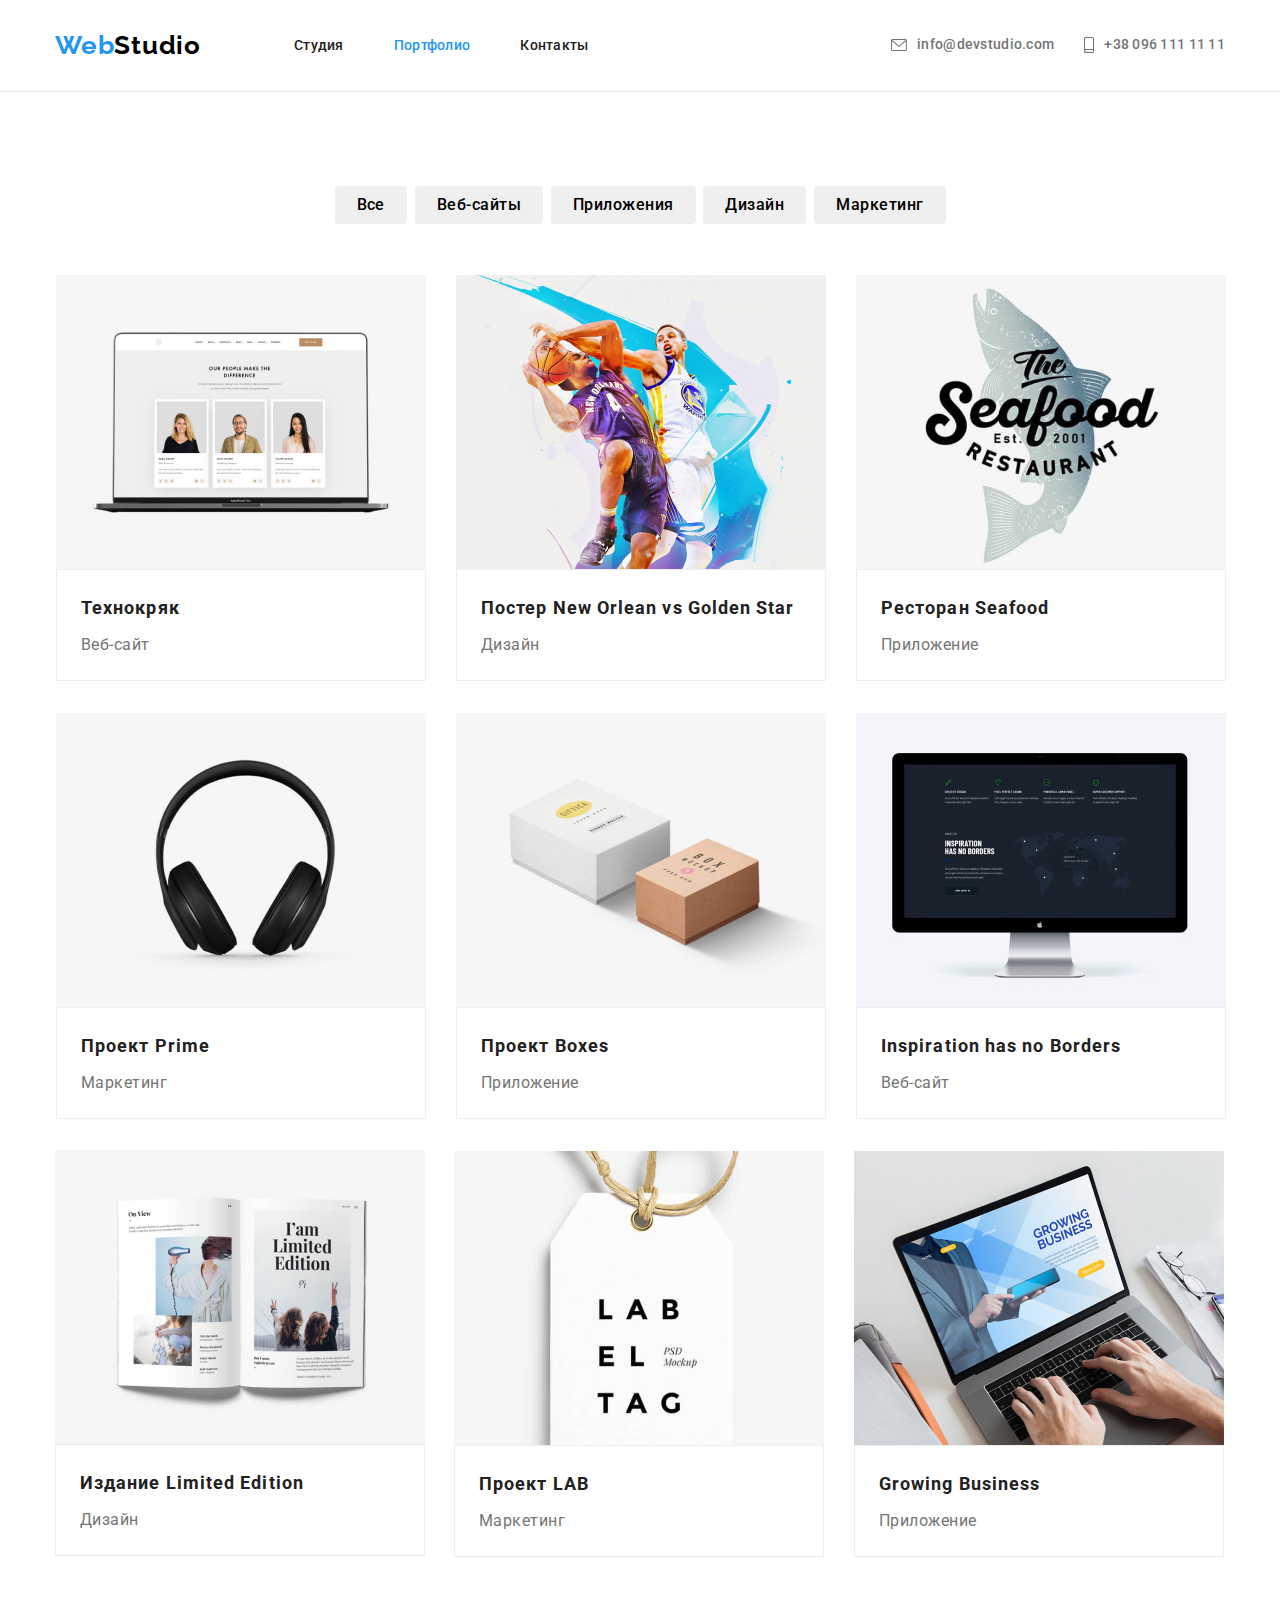
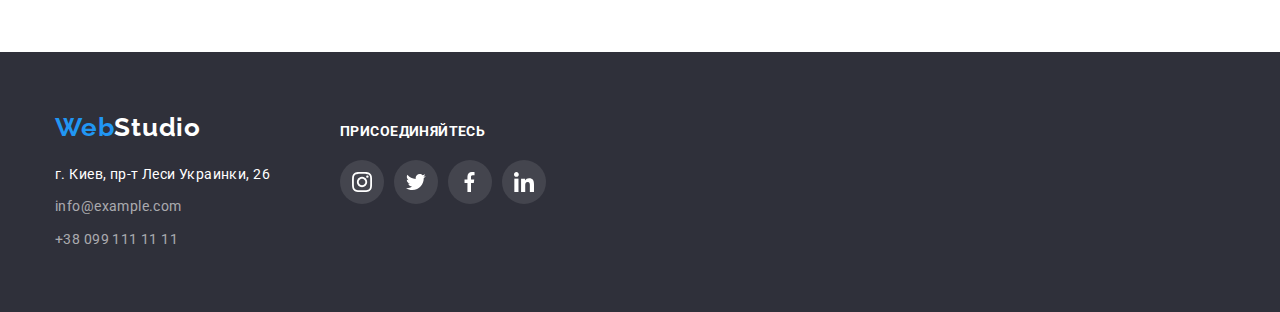
==== portfolio.html @ c45acf27 "1" ====
<!DOCTYPE html>
<html lang="ru">
<head>
    <meta charset="UTF-8">
    <meta name="viewport" content="width=device-width, initial-scale=1.0">
    <title>Portfolio</title>
    <link rel="preconnect" href="https://fonts.gstatic.com">
    <link href="https://fonts.googleapis.com/css2?family=Oleo+Script&family=Raleway:wght@700&family=Roboto:wght@400;500;700;900&display=swap" 
     rel="stylesheet">
     <link rel="stylesheet" href="https://cdnjs.cloudflare.com/ajax/libs/modern-normalize/1.0.0/modern-normalize.min.css">
    <link rel="stylesheet" href="./css/style.css" />
</head>
<body>
     <!--header-->
    <header class="header">
        <div class="container">
            <!--Навигация-->
        <nav class="navigation">
            <a class="logo" href="#"><span class="logo-accent">Web</span>Studio</a>
            <ul class="navigation-menu">
                <li class="navigation-menu-item">
                    <a class="navigation-menu-link" href="./index.html">Студия</a>
                </li>
                <li class="navigation-menu-item">
                    <a class="navigation-menu-link is-current" href="./portfolio.html">Портфолио</a>
                </li>
                <li class="navigation-menu-item">
                    <a class="navigation-menu-link" href="#">Контакты</a>
                </li>
            </ul>
            </nav>
           <!--Адресс-->
        <address class="contact">
            <a  class="contact-email" href="mailto:info@devstudio.com">
                <svg class="contact-icon" width="16px" height="12px">
                    <use href="imagens/sprite.svg#icon-envelope"></use>
                </svg>
                info@devstudio.com 
            </a>
            <a class="contact-phone" href="tell:+380961111111">
                <svg class="contact-icon" width="10px" height="16px">
                    <use href="imagens/sprite.svg#icon-smartphone"></use>
                </svg>
                +38 096 111 11 11
            </a>
        </address>
        
     </header>

     <!--Main-->
    <main class="main-footer"> 
        <div class="container">
            <h1 class="visually-hidden">Портфолио</h1>
            <!--Кнопки-->
                <ul class="buttons-list">
                    <li class="button-item"><button class="button-portfolio" type="button">Все</button></li>
                    <li class="button-item"><button class="button-portfolio" type="button">Веб-сайты</button></li>
                    <li class="button-item"><button class="button-portfolio" type="button">Приложения</button></li>
                    <li class="button-item"><button class="button-portfolio" type="button">Дизайн</button></li>
                    <li class="button-item"><button class="button-portfolio" type="button">Маркетинг</button></li>
                </ul>
            <!--Наши работы(список картинок)-->
            <ul class="work-examples-list">
                <li class="work-examples-item">
                    <a class="work-examples-link" href="">
                        <img class="work-examples-img" src="./imagens/portfolio/laptop1.jpg" alt="открытый ноутбук" width="370" height="294">
                        <div class="card-content">
                        <h2 class="work-examples-title">Технокряк</h2>
                        <p class="work-examples-text">Веб-сайт</p>
                        </div>
                    </a>
                    
                </li>
                <li class="work-examples-item">
                    <a class="work-examples-link" href="">
                        <img class="work-examples-img" src="./imagens/portfolio/bassketboll2.jpg" alt="два баскетболиста с мячом" width="370" height="294">
                        <div class="card-content">
                        <h2 class="work-examples-title">Постер New Orlean vs Golden Star</h2>
                        <p class="work-examples-text">Дизайн</p>
                       </div>
                    </a>
                    
                </li>
                <li class="work-examples-item">
                    <a class="work-examples-link" href="">
                        <img class="work-examples-img" src="./imagens/portfolio/seafood3.jpg" alt="логотип ресторана" width="370" height="294">
                        <div class="card-content">
                        <h2 class="work-examples-title">Ресторан Seafood</h2>
                        <p class="work-examples-text">Приложение</p>
                        </div>
                    </a>
                    
                </li>
                <li class="work-examples-item">
                    <a class="work-examples-link" href="">
                        <img class="work-examples-img" src="./imagens/portfolio/headphone4.jpg" alt="наушники" width="370" height="294">
                        <div class="card-content">
                        <h2 class="work-examples-title">Проект Prime</h2>
                        <p class="work-examples-text">Маркетинг</p>
                        </div>
                    </a>
                    
                </li>
                <li class="work-examples-item">
                    <a class="work-examples-link" href="">
                        <img class="work-examples-img" src="./imagens/portfolio/boxes5.jpg" alt="две коробки" width="370" height="294">
                        <div class="card-content">
                        <h2 class="work-examples-title">Проект Boxes</h2>
                        <p class="work-examples-text">Приложение</p>
                        </div>
                    </a>
                    
                </li>
                <li class="work-examples-item">
                    <a class="work-examples-link" href="">
                        <img class="work-examples-img" src="./imagens/portfolio/comp6.jpg" alt="экран компьютера" width="370" height="294">
                        <div class="card-content">
                        <h2 class="work-examples-title" lang="en">Inspiration has no Borders</h2>
                        <p class="work-examples-text">Веб-сайт</p>
                        </div>
                    </a>
                    
                </li>
                <li class="work-examples-item">
                    <a href="">
                        <img class="work-examples-img" src="./imagens/portfolio/book7.jpg" alt="открытая книга" width="370" height="294">
                        <div class="card-content">
                        <h2 class="work-examples-title">Издание Limited Edition</h2>
                        <p class="work-examples-text">Дизайн</p>
                        </div>
                    </a>
                    
                </li>
                <li class="work-examples-item">
                    <a class="work-examples-link" href="">
                        <img class="work-examples-img" src="./imagens/portfolio/labeltag8.jpg" alt="значок" width="370" height="294"> 
                        <div class="card-content">
                        <h2 class="work-examples-title">Проект LAB</h2>
                        <p class="work-examples-text">Маркетинг</p>
                        </div>
                    </a>
                    
                </li>
                <li class="work-examples-item">
                    <a class="work-examples-link" href="">
                        <img class="work-examples-img" src="./imagens/portfolio/laptop9.jpg" alt="печатает на клавиатуре ноутбука" width="370" height="294">
                        <div class="card-content">
                        <h2 class="work-examples-title" lang="en">Growing Business</h2>
                        <p class="work-examples-text">Приложение</p>
                        </div>
                    </a>
                    
                </li>
            </ul>
        </div>
       
    </main>

 <!--Подвал-->
 <footer class="footer">
    <div class="container">
      <div class="footer-adress-container">
          <a class="logo-footer" href="#"><span class="logo-accent">Web</span>Studio</a>
      <address class="footer-contact">
              <p class="address">г. Киев, пр-т Леси Украинки, 26</p>
          <ul>
              <li class="footer-contact-item"><a class="footer-contact-email" href="mailto:info@example.com">info@example.com</a></li>
              <li class="footer-contact-item"><a class="footer-contact-phone" href="tell:+380991111111">+38 099 111 11 11</a></li>
          </ul>
      </address>
      </div>
      
    
 <div class="footer-social-links">
  <p class="slogan">присоединяйтесь</p>
  <ul class="social-list-links">
      <li class="social-item">
          <a class="social-link" href="">
           <svg class="social-icon" width="20px" height="20px">
               <use href="imagens/sprite.svg#icon-instagram"></use>
            </svg>
          </a>
       </li>
      <li class="social-item">
          <a class="social-link" href="">
          <svg class="social-icon" width="20px" height="20px">
            <use href="imagens/sprite.svg#icon-twitter"></use>
          </svg>
         </a>
       </li>
      <li class="social-item">
          <a class="social-link" href="">
          <svg class="social-icon" width="20px" height="20px">
            <use href="imagens/sprite.svg#icon-facebook"></use>
          </svg>
         </a>
       </li>
      <li class="social-item">
          <a class="social-link" href="">
          <svg class="social-icon" width="20px" height="20px">
            <use href="imagens/sprite.svg#icon-linkedin"></use>
           </svg>
          </a>
       </li>
  </ul>
 </div>

    </div>
          

  </footer>

</body>
</html>
---- css/style.css ----
:root{
  --main-font: "Roboto" , sans-serif;
  --secondary-font: "Raleway", sans-serif ;
  --accent-color: #212121;
  --secondary-color:#757575;
}


body{
  font-family: var(--main-font);
  color: var(--accent-color);
}

h1,
h2,
h3,
h4,
h5,
h6,
p{
  margin: 0;
}

ul{
  list-style: none;
  margin: 0;
  padding: 0;
}

img{
  display: block;
}

a{
  text-decoration: none;
}

.container{
  width: 1200px;
  margin-left: auto;
  margin-right: auto;
  padding-left: 15px;
  padding-right: 15px;
}

 /* =======================COMPONENTS=========================*/
  .visually-hidden {
    position: absolute;
    width: 1px;
    height: 1px;
    margin: -1px;
    border: 0;
    padding: 0;
    
    white-space: nowrap;
    clip-path: inset(100%);
    clip: rect(0 0 0 0);
    overflow: hidden;
  }
  
.logo-accent{
    color: #2196F3;
  }

  .navigation-menu-link.is-current{
    color: #2196F3;
  }
  /* =====================END COMPONENTS======================*/

   /* =======================HEADER=========================*/

    .header{
      padding-top: 30px;
      padding-bottom: 30px;
      border-bottom-width: 1px;
      border-bottom-style: solid;
      border-bottom-color:  #ececec;;
    }

    .header>.container{
      display: flex;
      align-items: center;
    }

    .navigation{
      display: flex;
      align-items: center;
    }

    .navigation-menu{
      display: flex;
      align-items: center; 
    }

    .header .logo{
      margin-right: 93px;
    }

    .header .contact{
      margin-left: auto;
      display: flex;
      align-items: center;
      
    }
    .header .contact-email{
      margin-right: 30px;
    }

   .logo{   
    font-family: var(--secondary-font);
    font-weight: bold;
    font-size: 26px;
    line-height: 1.19;
    letter-spacing: 0.03em;
    color:#000000;
    text-decoration: none;
  }

  .navigation-menu-item:not(:last-child){
    margin-right: 50px;
  }

.navigation-menu-link{
   font-size: 14px;
   font-weight: 500;
   line-height: 1.14;
   letter-spacing: 0.02em;
   text-align: left;
   color: var(--accent-color);
   text-decoration: none;
}

.navigation-menu-link:hover,
.navigation-menu-link:focus,
.contact-email:hover,
.contact-email:focus,
.contact-phone:hover,
.contact-phone:focus{
  color:  #2196F3;
}

.contact-phone,
.contact-email{
   font-style: normal;
   font-family: var(--main-font);
   font-size: 14px;
   font-weight: 500;
   line-height: 1.14;
   letter-spacing: 0.02em;
   text-align: left;
   color: var(--secondary-color);
   text-decoration: none;

   display: flex;
   align-items: center;

  }

  .contact-icon{
    margin-right: 10px;
    fill: currentColor;
    
  }

   /* =====================END HEADER======================*/

   /* ========================HERO==========================*/
.hero{
    padding-top: 200px;
    padding-bottom: 200px;
    background-color: #2F303A;
    background-image: linear-gradient(
      rgba(47, 48, 58, 0.4),
      rgba(47, 48, 58, 0.4)
      ), 
    url(../imagens/hero/hero.jpg);
    background-repeat: no-repeat;
    background-size: cover;
  }

.title{
   font-family:var(--main-font);
   font-weight: 900px;
   font-size: 44px;
   line-height: 1.36;
   text-align: center;
   letter-spacing: 0.06em;
   text-transform: uppercase;
   color: #FFFFFF;

   margin-right: auto;
   margin-left: auto;
   width: 696px;
   margin-bottom: 30px;
  } 

.button{
  font-family: var(--main-font);
   font-weight: bold;
   font-size: 16px;
   line-height: 1.87;
   text-align: center;
   letter-spacing: 0.06em;
   color: #FFFFFF;
   background-color:#2196F3 ;

   min-width: 200px;
   padding-top: 10px;
   padding-bottom: 10px;
   display:block;
   margin: 0 auto;
   border: none;
   outline: none;
   cursor: pointer;
   border-radius: 4px;
  }
/* =======================END HERO======================*/

 /* ========================MAIN=======================*/
/*=== ПРЕИМУЩЕСТВА ===*/
 .section-advantages{
  padding-top: 94px;
  padding-bottom: 94px;
}
.section-advantages-list{
  display: flex;
  align-items: center;
  justify-content: space-between;
}

.section-advantages-item{
  width: 270px;
}


.subtitle{
  font-weight: bold;
  font-size: 36px;
  line-height: 1.17;
  text-align: center;
  letter-spacing: 0.03em;

  margin-bottom: 50px;
}

.section-advantages-title{
  font-weight: bold;
  font-size: 14px;
  line-height: 1.14;
  letter-spacing: 0.03em;
  text-transform: uppercase;

  margin-bottom: 10px;
}

.section-advantages-text{
  font-weight: normal;
  font-size: 14px;
  line-height: 1.71;
  letter-spacing: 0.03em;
  color: var(--secondary-color);  
}

.advantages-container{
  display: flex;
  justify-content: center;
  align-items: center;
  background-color: #F5F4FA;
  margin-bottom: 30px;
}
/*======= О НАС =======*/
.section-adout{
  padding-bottom: 94px;
}

.section-adout-list{
  display: flex;
  justify-content: space-between;
}
/* =====СОТРУДНИКИ===== */
.section-workers{
  background-color: #F5F4FA;
  padding-top: 94px;
  padding-bottom: 94px;
}

.section-workers-list{
  display: flex;
  justify-content: space-between;
}

.section-workers-title{
  font-weight: 500;
  font-size: 16px;
  line-height: 1.19;
  text-align: center;
  letter-spacing: 0.03em;

  margin-bottom: 10px;
}

.section-workers-text{
  font-weight: normal;
  font-size: 16px;
  line-height: 1.19;
  text-align: center;
  letter-spacing: 0.03em;
  color: var(--secondary-color);
  margin-bottom: 16px;
  
}

.social-list-links{
  display: flex;
  justify-content: center;
}

.social-item:not(:last-child){
  margin-right: 10px;
}

.social-link{
  display: flex;
  justify-content: center;
  align-items: center;
  width: 44px;
  height: 44px;
  color: #afb1b8;
  border-radius: 50%;
}

/* .social-link:hover .social-icon,
.social-link:focus .social-icon{
  fill:#FFFFFF;
} */

.social-link:hover,
.social-link:focus{
  color:#FFFFFF;
  background-color: #2196F3;
}

.social-icon{
  fill: currentColor;
}

.worker-card{
  border-radius: 0px 0px 4px 4px;
  box-shadow: 0px 1px 3px rgba(0, 0, 0, 0.12), 0px 1px 1px rgba(0, 0, 0, 0.14), 0px 2px 1px rgba(0, 0, 0, 0.2);
  padding-top: 30px;
  padding-bottom: 30px;
  background-color: #FFFFFF;

}

/*==== Постоянные клиенты=====  */
.clients{
  padding-top: 94px;
  padding-bottom: 94px;
}

.clients-list{
  display: flex;
}

.clients-link{
  justify-content: center;
  align-items: center;
  display: flex;
  width: 170px;
  height: 90px;
  border: 1px solid #AFB1B8;
  border-radius: 4px;
  color: #AFB1B8 ;
}

.clients-link:hover,
.clients-link:focus{
  border: 1px solid #2196F3;
  color:#2196F3
}  

.clients-icon{
  fill: currentColor;
}

.clients-item:not(:last-child){
  margin-right: 30px;
}

/* ========================END MAIN========================*/

/* ==========================FOOTER=======================*/
.footer{
  background-color: #2F303A;
  padding-top: 60px;
  padding-bottom: 60px;
}

.footer > .container{
  display: flex;
  align-items: baseline;
}

.footer-adress-container{
  margin-right: 70px;
}


.address{
  font-style: normal;
  font-weight: normal;
  font-size: 14px;
  line-height: 1.71;
  letter-spacing: 0.03em;
  color: #FFFFFF;

  display: block;
  margin-bottom: 9px;
}

.footer-contact-email{
  display: block;
  margin-bottom: 9px;
}

.footer-contact-phone,
.footer-contact-email{
  font-style: normal;
  font-weight: normal;
  font-size: 14px;
  line-height: 1.71;
  letter-spacing: 0.03em;
  color: rgba(255, 255, 255, 0.6);
  text-decoration: none;
}

.logo-footer{
  font-family: var(--secondary-font);
  font-weight: bold;
  font-size: 26px;
  line-height: 1.19;
  letter-spacing: 0.03em;
  color:#FFFFFF;
  text-decoration: none;

  display: block;
  margin-bottom: 20px;
}

.slogan{
  font-family: var(--main-font);
font-weight: bold;
font-size: 14px;
line-height: 1.14;
letter-spacing: 0.03em;
text-transform: uppercase;
color: #FFFFFF;
margin-bottom: 20px;
}

.footer .social-link{
  background-color: rgba(255, 255, 255, 0.1);
  color: #FFFFFF;
}

.footer .social-link:hover,
.footer .social-link:focus{
  background-color: #2196F3;
}
/* ========================END FOOTER======================*/
/* ======================PORTFOLIO MAIN====================*/
.main-footer{
  padding-top: 94px;
  padding-bottom: 94px;
}

.button-portfolio:hover,
.button-portfolio:focus{
  background-color: #2196F3;
  color: #FFFFFF;
}
 .buttons-list{
   display: flex;
   align-items: center;
   justify-content: space-between;
   width: 611px;
   margin-left: auto;
   margin-right: auto;
   margin-bottom: 50px;
 }

.button-portfolio{
  font-family: var(--main-font);
  font-weight: 500;
  font-size: 16px;
  line-height: 1.62;
  text-align: center;
  letter-spacing: 0.03em;
  text-decoration: none;

  display: block;
  padding-top: 6px;
  padding-bottom: 6px;
  padding-left: 22px;
  padding-right: 22px; 
  border: none;
  border-radius: 4px;
  overflow: hidden;
  cursor: pointer;
}

.work-examples-list{
  display: flex;
  flex-wrap: wrap;
  justify-content: space-between;
}



.work-examples-item:nth-child(-n+6){
  margin-bottom: 30px;
  width: 370px;
}


.card-content{
border: 1px solid #EEEEEE;
box-sizing: border-box;
width: 370px;
padding: 20px 24px;
}

.work-examples-title{
  font-weight: bold;
  font-size: 18px;
  line-height: 2;
  letter-spacing: 0.06em;
  margin-bottom: 4px;
  color: var(--accent-color);
}

.work-examples-text{
 font-weight: normal;
 font-size: 16px;
 line-height: 1.87;
 letter-spacing: 0.03em;
 color:var(--secondary-color);
}

.work-examples-link{
  display: block;
  border: 1px solid transparent;
}


.work-examples-link:hover,
.work-examples-link:focus{

  border: 1px solid #EEEEEE;
  box-shadow: 0px 1px 1px rgba(0, 0, 0, 0.12), 
              0px 4px 4px rgba(0, 0, 0, 0.06), 
               1px 4px 6px rgba(0, 0, 0, 0.16);
}

/* ========================END PORTFOLIO===================*/
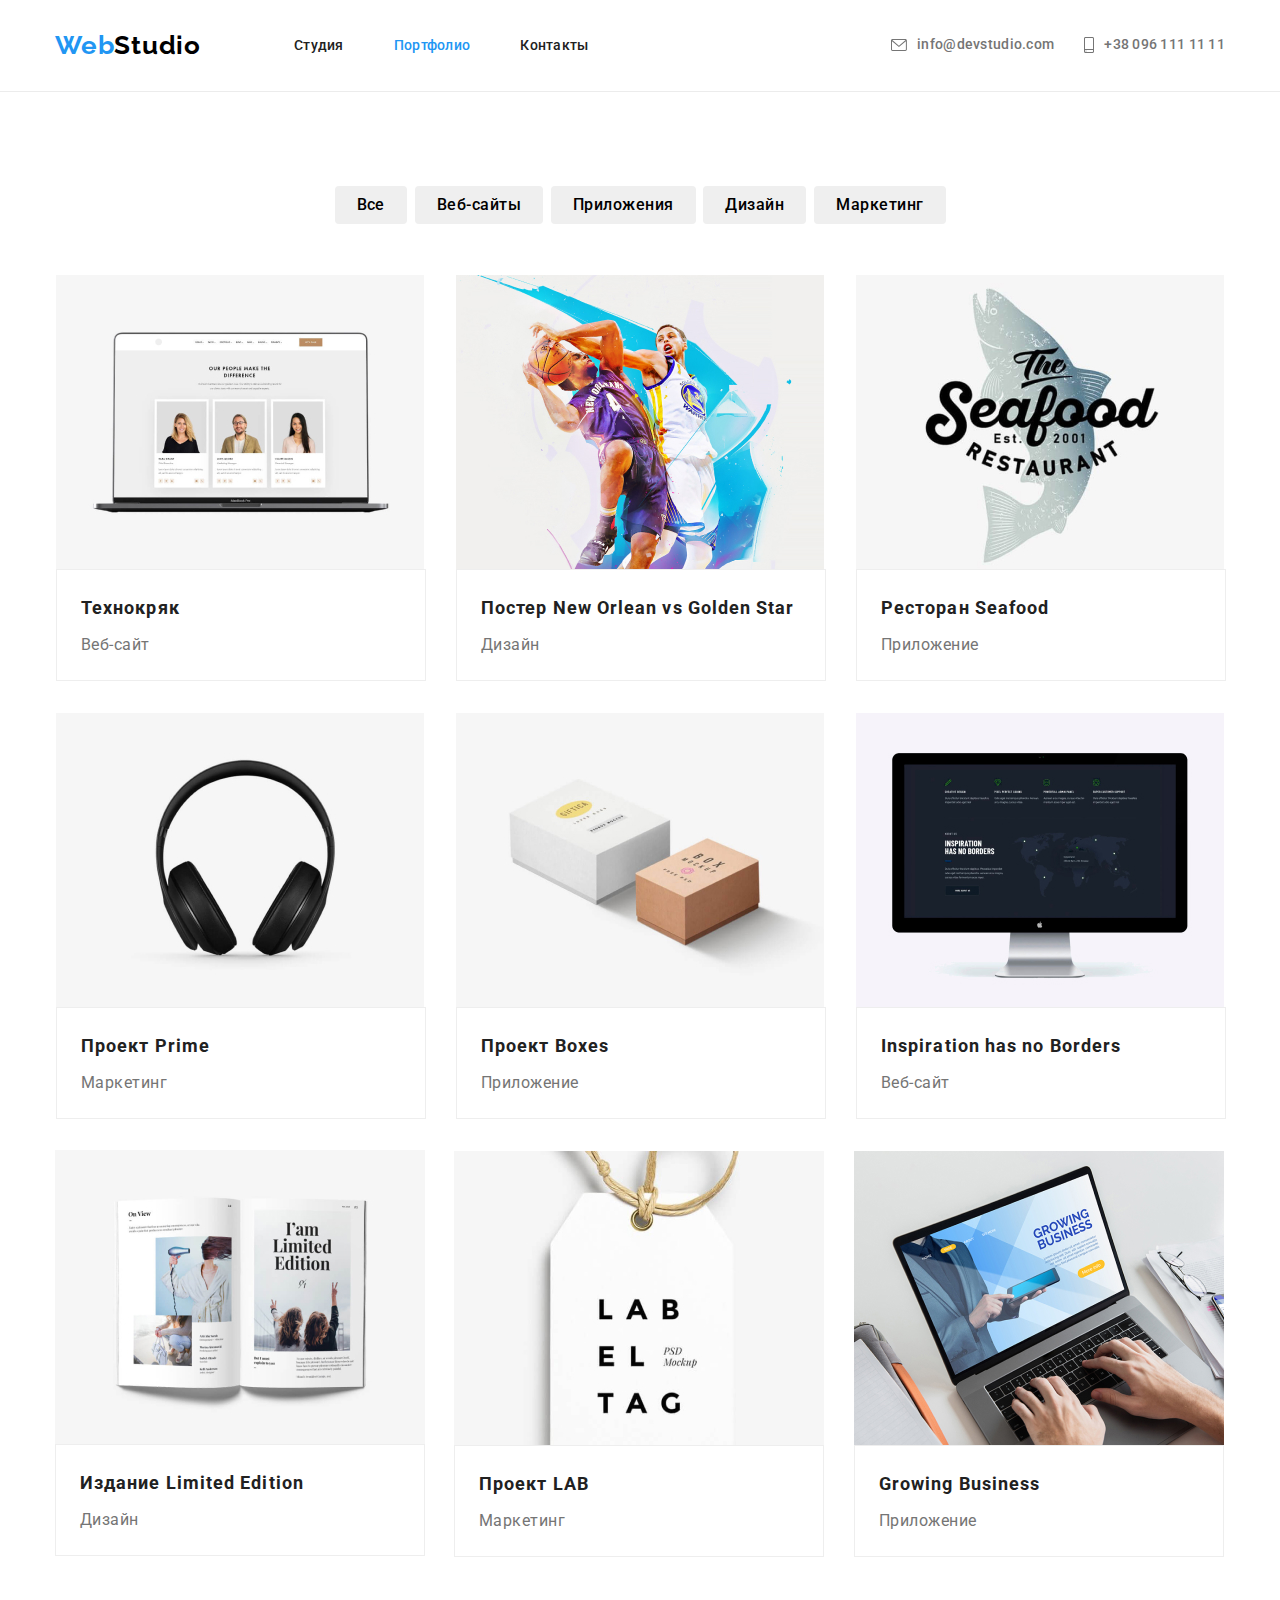
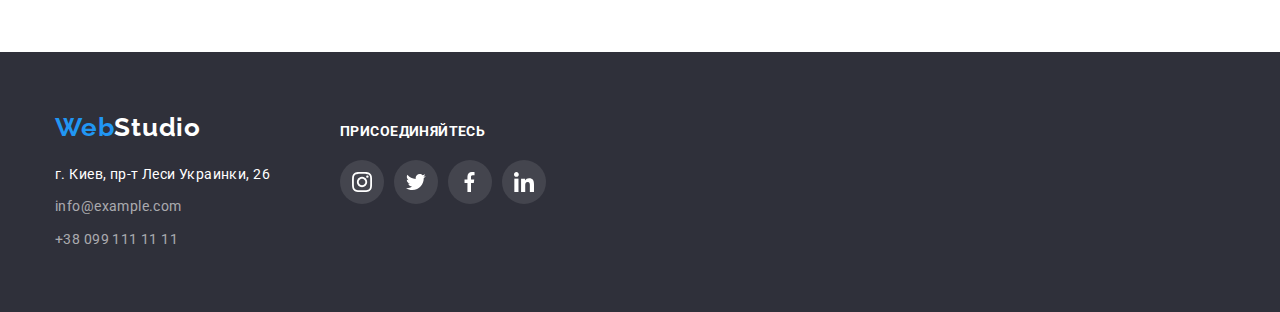
==== commit b76d8e27: "Cards" ====
--- a/portfolio.html
+++ b/portfolio.html
@@ -63,7 +63,10 @@
             <ul class="work-examples-list">
                 <li class="work-examples-item">
                     <a class="work-examples-link" href="">
-                        <img class="work-examples-img" src="./imagens/portfolio/laptop1.jpg" alt="открытый ноутбук" width="370" height="294">
+                        <div class="overlay-wrapper">
+                            <img class="work-examples-img" src="./imagens/portfolio/laptop1.jpg" alt="открытый ноутбук" width="370" height="294">
+                            <p class="overlay">Технокряк это современная площадка распространения коронавируса. Компании используют эту платформу для цифрового шпионажа и атак на защищённые сервера конкурентов.</p>
+                        </div>
                         <div class="card-content">
                         <h2 class="work-examples-title">Технокряк</h2>
                         <p class="work-examples-text">Веб-сайт</p>
@@ -73,7 +76,10 @@
                 </li>
                 <li class="work-examples-item">
                     <a class="work-examples-link" href="">
-                        <img class="work-examples-img" src="./imagens/portfolio/bassketboll2.jpg" alt="два баскетболиста с мячом" width="370" height="294">
+                        <div class="overlay-wrapper">
+                            <img class="work-examples-img" src="./imagens/portfolio/bassketboll2.jpg" alt="два баскетболиста с мячом" width="370" height="294">
+                            <p class="overlay">Технокряк это современная площадка распространения коронавируса. Компании используют эту платформу для цифрового шпионажа и атак на защищённые сервера конкурентов.</p>
+                        </div>
                         <div class="card-content">
                         <h2 class="work-examples-title">Постер New Orlean vs Golden Star</h2>
                         <p class="work-examples-text">Дизайн</p>
@@ -83,7 +89,10 @@
                 </li>
                 <li class="work-examples-item">
                     <a class="work-examples-link" href="">
-                        <img class="work-examples-img" src="./imagens/portfolio/seafood3.jpg" alt="логотип ресторана" width="370" height="294">
+                        <div class="overlay-wrapper">
+                            <img class="work-examples-img" src="./imagens/portfolio/seafood3.jpg" alt="логотип ресторана" width="370" height="294">
+                            <p class="overlay">Технокряк это современная площадка распространения коронавируса. Компании используют эту платформу для цифрового шпионажа и атак на защищённые сервера конкурентов.</p>
+                        </div>
                         <div class="card-content">
                         <h2 class="work-examples-title">Ресторан Seafood</h2>
                         <p class="work-examples-text">Приложение</p>
@@ -93,7 +102,10 @@
                 </li>
                 <li class="work-examples-item">
                     <a class="work-examples-link" href="">
-                        <img class="work-examples-img" src="./imagens/portfolio/headphone4.jpg" alt="наушники" width="370" height="294">
+                        <div class="overlay-wrapper">
+                            <img class="work-examples-img" src="./imagens/portfolio/headphone4.jpg" alt="наушники" width="370" height="294">
+                            <p class="overlay">Технокряк это современная площадка распространения коронавируса. Компании используют эту платформу для цифрового шпионажа и атак на защищённые сервера конкурентов.</p>
+                        </div>
                         <div class="card-content">
                         <h2 class="work-examples-title">Проект Prime</h2>
                         <p class="work-examples-text">Маркетинг</p>
@@ -103,7 +115,10 @@
                 </li>
                 <li class="work-examples-item">
                     <a class="work-examples-link" href="">
-                        <img class="work-examples-img" src="./imagens/portfolio/boxes5.jpg" alt="две коробки" width="370" height="294">
+                        <div class="overlay-wrapper">
+                            <img class="work-examples-img" src="./imagens/portfolio/boxes5.jpg" alt="две коробки" width="370" height="294">
+                            <p class="overlay">Технокряк это современная площадка распространения коронавируса. Компании используют эту платформу для цифрового шпионажа и атак на защищённые сервера конкурентов.</p>
+                        </div>
                         <div class="card-content">
                         <h2 class="work-examples-title">Проект Boxes</h2>
                         <p class="work-examples-text">Приложение</p>
@@ -113,7 +128,10 @@
                 </li>
                 <li class="work-examples-item">
                     <a class="work-examples-link" href="">
-                        <img class="work-examples-img" src="./imagens/portfolio/comp6.jpg" alt="экран компьютера" width="370" height="294">
+                        <div class="overlay-wrapper">
+                            <img class="work-examples-img" src="./imagens/portfolio/comp6.jpg" alt="экран компьютера" width="370" height="294">
+                            <p class="overlay">Технокряк это современная площадка распространения коронавируса. Компании используют эту платформу для цифрового шпионажа и атак на защищённые сервера конкурентов.</p>
+                        </div>
                         <div class="card-content">
                         <h2 class="work-examples-title" lang="en">Inspiration has no Borders</h2>
                         <p class="work-examples-text">Веб-сайт</p>
@@ -123,7 +141,10 @@
                 </li>
                 <li class="work-examples-item">
                     <a href="">
-                        <img class="work-examples-img" src="./imagens/portfolio/book7.jpg" alt="открытая книга" width="370" height="294">
+                        <div class="overlay-wrapper">
+                            <img class="work-examples-img" src="./imagens/portfolio/book7.jpg" alt="открытая книга" width="370" height="294">
+                            <p class="overlay">Технокряк это современная площадка распространения коронавируса. Компании используют эту платформу для цифрового шпионажа и атак на защищённые сервера конкурентов.</p>
+                        </div>
                         <div class="card-content">
                         <h2 class="work-examples-title">Издание Limited Edition</h2>
                         <p class="work-examples-text">Дизайн</p>
@@ -133,7 +154,10 @@
                 </li>
                 <li class="work-examples-item">
                     <a class="work-examples-link" href="">
-                        <img class="work-examples-img" src="./imagens/portfolio/labeltag8.jpg" alt="значок" width="370" height="294"> 
+                        <div class="overlay-wrapper">
+                            <img class="work-examples-img" src="./imagens/portfolio/labeltag8.jpg" alt="значок" width="370" height="294">
+                            <p class="overlay">Технокряк это современная площадка распространения коронавируса. Компании используют эту платформу для цифрового шпионажа и атак на защищённые сервера конкурентов.</p>
+                        </div>
                         <div class="card-content">
                         <h2 class="work-examples-title">Проект LAB</h2>
                         <p class="work-examples-text">Маркетинг</p>
@@ -143,7 +167,10 @@
                 </li>
                 <li class="work-examples-item">
                     <a class="work-examples-link" href="">
-                        <img class="work-examples-img" src="./imagens/portfolio/laptop9.jpg" alt="печатает на клавиатуре ноутбука" width="370" height="294">
+                        <div class="overlay-wrapper">
+                            <img class="work-examples-img" src="./imagens/portfolio/laptop9.jpg" alt="печатает на клавиатуре ноутбука" width="370" height="294">
+                            <p class="overlay">Технокряк это современная площадка распространения коронавируса. Компании используют эту платформу для цифрового шпионажа и атак на защищённые сервера конкурентов.</p>
+                        </div>
                         <div class="card-content">
                         <h2 class="work-examples-title" lang="en">Growing Business</h2>
                         <p class="work-examples-text">Приложение</p>
--- a/css/style.css
+++ b/css/style.css
@@ -556,11 +556,43 @@
 
 .work-examples-link:hover,
 .work-examples-link:focus{
-
+  
   border: 1px solid #EEEEEE;
   box-shadow: 0px 1px 1px rgba(0, 0, 0, 0.12), 
               0px 4px 4px rgba(0, 0, 0, 0.06), 
                1px 4px 6px rgba(0, 0, 0, 0.16);
-}
-
+
+  
+}
+/*== Overlay== */
+.overlay{
+  font-family: var(--main-font);
+  font-weight: normal;
+  font-size: 18px;
+  line-height: 1.56;
+  letter-spacing: 0.03em;
+
+  background-color: rgba(33, 150, 243, 0.9);
+  color: #FFFFFF;
+  padding:63px 24px ;
+  position: absolute;
+  top: 0;
+  left: 0;
+  width: 100%;
+  height: 100%;
+
+  transform: translateY(100%);
+  transition: 250ms cubic-bezier(0.4, 0, 0.2, 1);
+}
+
+
+.overlay-wrapper{
+  position: relative;
+  overflow: hidden;
+}
+
+.work-examples-item:hover .overlay{
+  transform: translateY(0%);
+}
+/*== END Overlay== */
 /* ========================END PORTFOLIO===================*/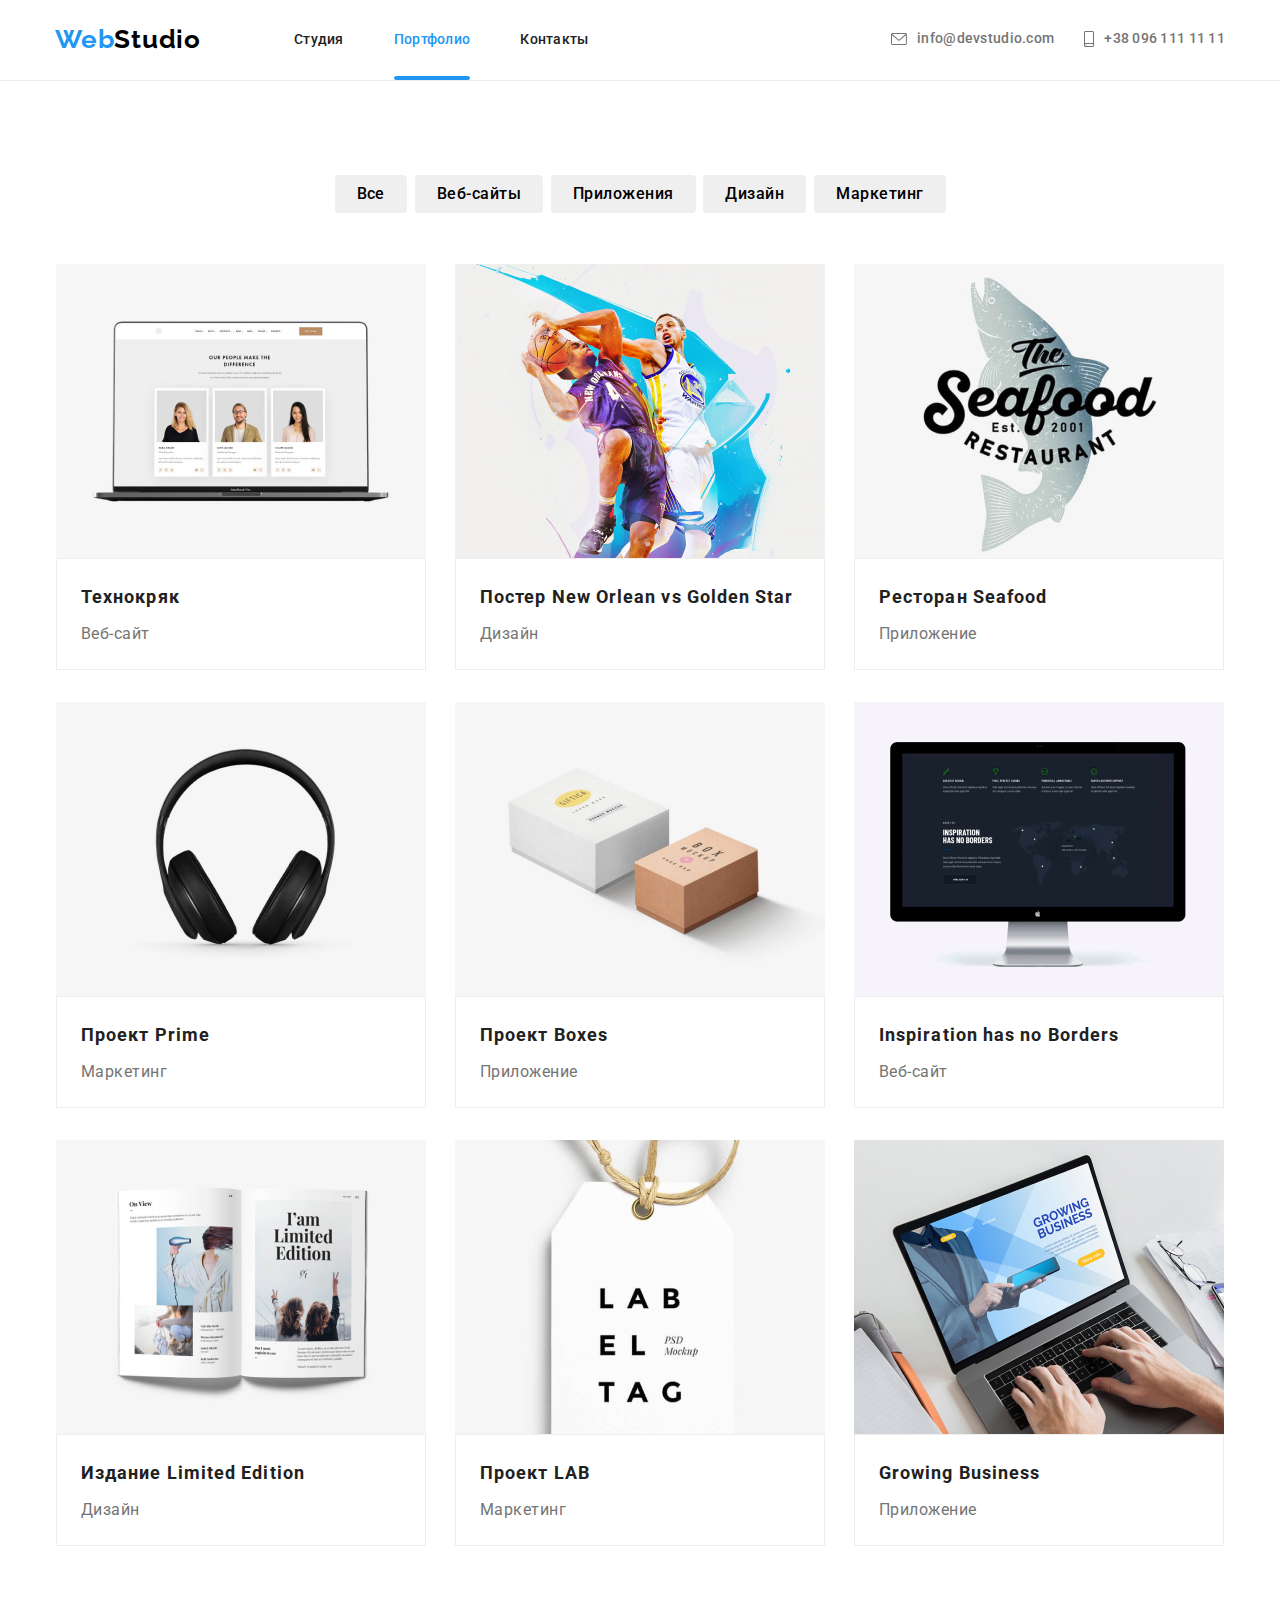
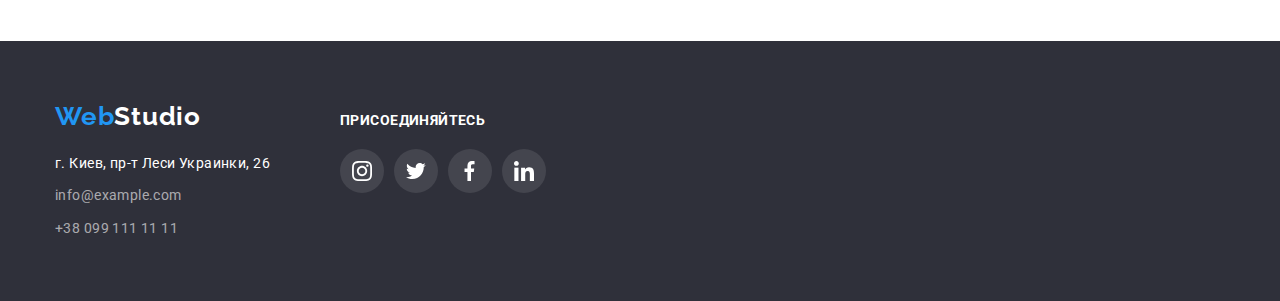
==== commit 7a643e1c: "2" ====
--- a/portfolio.html
+++ b/portfolio.html
@@ -140,7 +140,7 @@
                     
                 </li>
                 <li class="work-examples-item">
-                    <a href="">
+                    <a class="work-examples-link" href="">
                         <div class="overlay-wrapper">
                             <img class="work-examples-img" src="./imagens/portfolio/book7.jpg" alt="открытая книга" width="370" height="294">
                             <p class="overlay">Технокряк это современная площадка распространения коронавируса. Компании используют эту платформу для цифрового шпионажа и атак на защищённые сервера конкурентов.</p>
--- a/css/style.css
+++ b/css/style.css
@@ -70,8 +70,8 @@
    /* =======================HEADER=========================*/
 
     .header{
-      padding-top: 30px;
-      padding-bottom: 30px;
+      padding-top: 24px;
+      padding-bottom: 25px;
       border-bottom-width: 1px;
       border-bottom-style: solid;
       border-bottom-color:  #ececec;;
@@ -128,6 +128,11 @@
    text-align: left;
    color: var(--accent-color);
    text-decoration: none;
+
+   position: relative;
+   padding-bottom: 32px;
+   padding-top: 32px;
+   transition: color 250ms cubic-bezier(0.4, 0, 0.2, 1);
 }
 
 .navigation-menu-link:hover,
@@ -153,6 +158,7 @@
 
    display: flex;
    align-items: center;
+   transition: color 250ms cubic-bezier(0.4, 0, 0.2, 1);
 
   }
 
@@ -161,6 +167,22 @@
     fill: currentColor;
     
   }
+
+  .is-current::after{
+    display: inline-block;
+    content: "";
+    background: #2196F3;
+    border-radius: 2px;
+    height: 4px;
+    width: 100%;
+
+    position: absolute;
+    bottom: -1px;
+    left: 0;
+  }
+  
+
+
 
    /* =====================END HEADER======================*/
 
@@ -194,7 +216,7 @@
    margin-bottom: 30px;
   } 
 
-.button{
+.button-hero{
   font-family: var(--main-font);
    font-weight: bold;
    font-size: 16px;
@@ -268,7 +290,7 @@
   background-color: #F5F4FA;
   margin-bottom: 30px;
 }
-/*======= О НАС =======*/
+/*======= Чем мы занимаемся =======*/
 .section-adout{
   padding-bottom: 94px;
 }
@@ -277,6 +299,34 @@
   display: flex;
   justify-content: space-between;
 }
+
+/* Текст на картинке */
+.section-adout-text{
+  font-family:var(--main-font);
+  font-weight: bold;
+  font-size: 14px;
+  line-height: 1.14px;
+  text-align: center;
+  letter-spacing: 0.03em;
+  text-transform: uppercase;
+  color: #FFFFFF;
+  padding-top: 27px;
+  padding-bottom: 27px;
+}
+
+.section-about-container{
+  background: rgba(47, 48, 58, 0.8);
+  width: 100%;
+  bottom: 0;
+  left: 0;
+
+  position: absolute;
+}
+
+.section-about-item{
+  position: relative;
+}
+
 /* =====СОТРУДНИКИ===== */
 .section-workers{
   background-color: #F5F4FA;
@@ -327,12 +377,11 @@
   height: 44px;
   color: #afb1b8;
   border-radius: 50%;
-}
-
-/* .social-link:hover .social-icon,
-.social-link:focus .social-icon{
-  fill:#FFFFFF;
-} */
+
+  transition: color 250ms cubic-bezier(0.4, 0, 0.2, 1);
+}
+
+
 
 .social-link:hover,
 .social-link:focus{
@@ -372,6 +421,8 @@
   border: 1px solid #AFB1B8;
   border-radius: 4px;
   color: #AFB1B8 ;
+
+  transition: color 250ms cubic-bezier(0.4, 0, 0.2, 1);
 }
 
 .clients-link:hover,
@@ -387,6 +438,8 @@
 .clients-item:not(:last-child){
   margin-right: 30px;
 }
+
+
 
 /* ========================END MAIN========================*/
 
@@ -462,6 +515,8 @@
 .footer .social-link{
   background-color: rgba(255, 255, 255, 0.1);
   color: #FFFFFF;
+
+  transition: color 250ms cubic-bezier(0.4, 0, 0.2, 1);
 }
 
 .footer .social-link:hover,
@@ -508,6 +563,8 @@
   border-radius: 4px;
   overflow: hidden;
   cursor: pointer;
+
+  transition: color 250ms cubic-bezier(0.4, 0, 0.2, 1);
 }
 
 .work-examples-list{
@@ -520,7 +577,6 @@
 
 .work-examples-item:nth-child(-n+6){
   margin-bottom: 30px;
-  width: 370px;
 }
 
 
@@ -551,6 +607,8 @@
 .work-examples-link{
   display: block;
   border: 1px solid transparent;
+
+  transition:   250ms cubic-bezier(0.4, 0, 0.2, 1);
 }
 
 
@@ -582,7 +640,7 @@
   height: 100%;
 
   transform: translateY(100%);
-  transition: 250ms cubic-bezier(0.4, 0, 0.2, 1);
+  transition: transform  250ms cubic-bezier(0.4, 0, 0.2, 1);
 }
 
 
@@ -591,8 +649,59 @@
   overflow: hidden;
 }
 
-.work-examples-item:hover .overlay{
+.work-examples-link:hover .overlay,
+.work-examples-link:focus .overlay{
   transform: translateY(0%);
 }
+
 /*== END Overlay== */
-/* ========================END PORTFOLIO===================*/+/* ========================END PORTFOLIO===================*/
+
+/* ================Модальное окно======================== */
+.backdrop{
+  background-color: rgb(0, 0, 0, 0.1);
+  position: fixed;
+  left: 0;
+  top: 0;
+  width: 100%;
+  height: 100%;
+
+  transition: opacity 250ms cubic-bezier(0.4, 0, 0.2, 1) ;
+}
+
+.modal{
+  width: 528px;
+  min-height:581px;
+  background-color: #fff;
+  position: absolute;
+  top:50%;
+  left: 50%;
+  transform:translate(-50%, -50%);
+
+  position: relative;
+}
+
+.close-btn{
+   width: 30px;
+  height: 30px;
+  border-radius: 50%;
+  background-color: #FFFFFF;
+  border: 1px solid rgba(0, 0, 0, 0.1); 
+  outline: none;
+
+  display: flex;
+  align-items: center;
+  justify-content: center;
+
+  position: absolute;
+  top: 8px;
+  right: 8px;
+}
+
+.is-hidden{
+  opacity: 0;
+  visibility: hidden;
+  pointer-events: none;
+}
+
+/* ================Конец Модальное окно======================== */